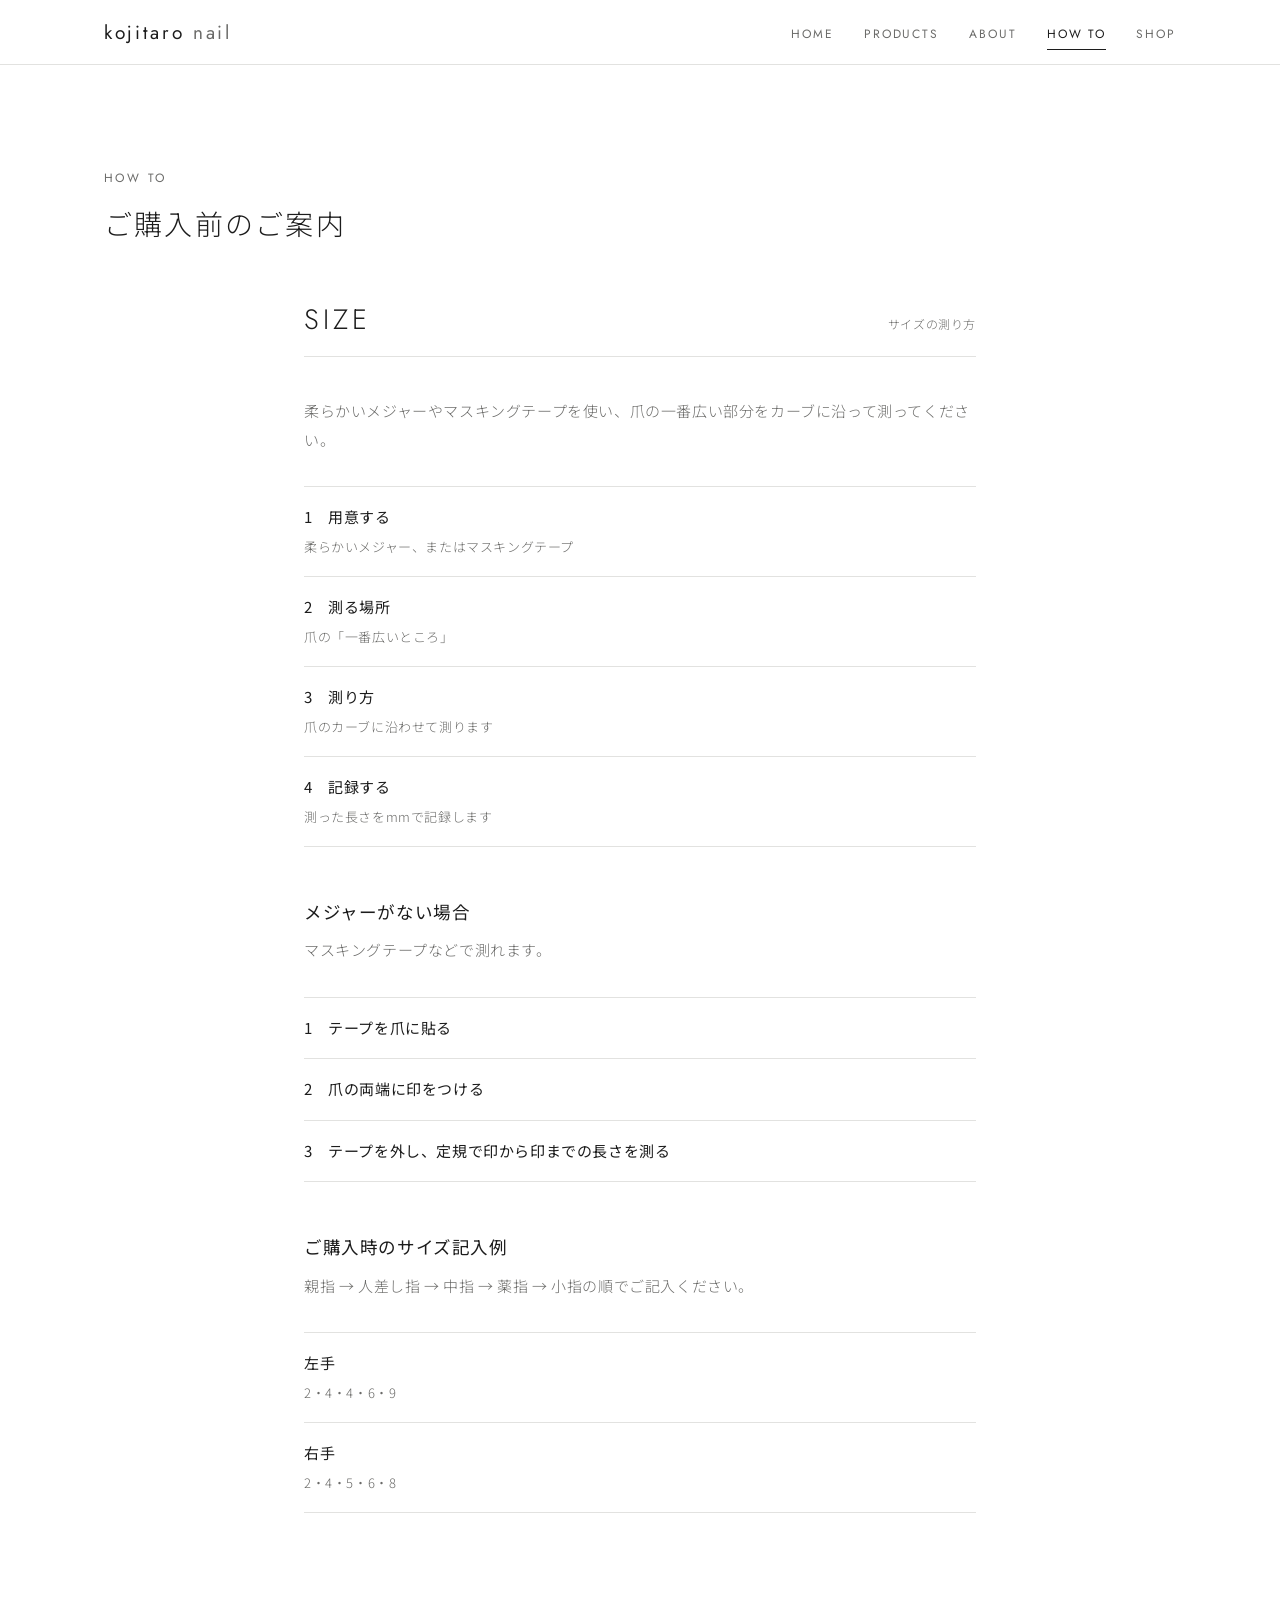
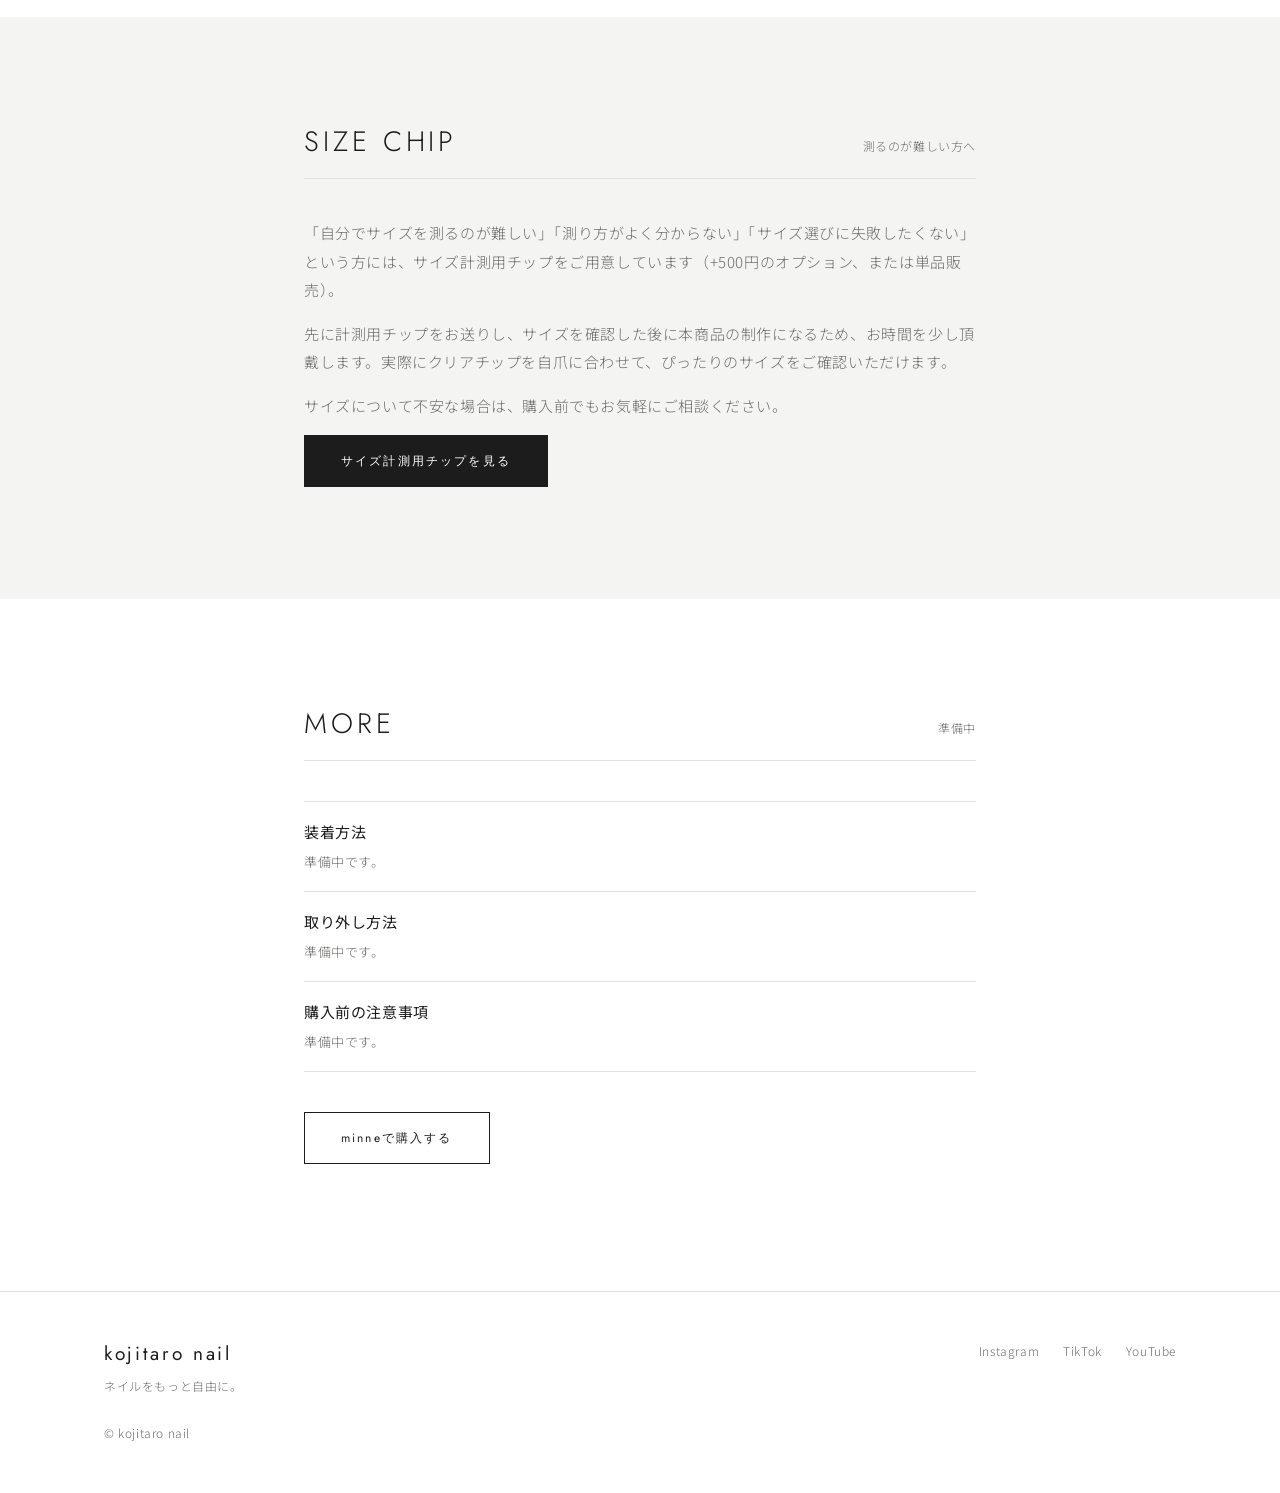
==== howto.html @ 2e7bac1c "Create howto.html" ====
<!DOCTYPE html>
<html lang="ja"><head>
<title>HOW TO｜サイズの測り方｜kojitaro nail</title>
<meta name="description" content="kojitaro nailのネイルチップのサイズの測り方、サイズ計測用チップのご案内です。">
<meta property="og:title" content="HOW TO｜kojitaro nail">
<meta property="og:description" content="ネイルチップのサイズの測り方">
<meta charset="utf-8">
<meta name="viewport" content="width=device-width, initial-scale=1, viewport-fit=cover">
<meta name="theme-color" content="#ffffff">
<meta property="og:type" content="website">
<meta property="og:site_name" content="kojitaro nail">
<meta property="og:image" content="ogp.jpg">
<meta name="twitter:card" content="summary_large_image">
<link rel="preconnect" href="https://fonts.googleapis.com">
<link rel="stylesheet" href="https://fonts.googleapis.com/css2?family=Jost:wght@300;400;500&family=Noto+Sans+JP:wght@300;400;500&display=swap">
<link rel="stylesheet" href="style.css">
</head><body data-page="howto">
<header id="site-header"></header>
<main>
<section style="padding-bottom:24px"><div class="wrap">
  <p class="muted" style="font:400 12px var(--fl);letter-spacing:.2em;margin:0 0 8px">HOW TO</p>
  <h1 class="lead" style="margin:0">ご購入前のご案内</h1>
</div></section>

<section style="padding-top:24px"><div class="wrap" style="max-width:720px">
  <div class="sh"><h2>SIZE</h2><small>サイズの測り方</small></div>
  <p class="muted">柔らかいメジャーやマスキングテープを使い、爪の一番広い部分をカーブに沿って測ってください。</p>
  <ul class="points">
    <li><b>1　用意する</b><span>柔らかいメジャー、またはマスキングテープ</span></li>
    <li><b>2　測る場所</b><span>爪の「一番広いところ」</span></li>
    <li><b>3　測り方</b><span>爪のカーブに沿わせて測ります</span></li>
    <li><b>4　記録する</b><span>測った長さをmmで記録します</span></li>
  </ul>

  <h3 style="font-weight:400;margin:48px 0 8px">メジャーがない場合</h3>
  <p class="muted" style="margin:0">マスキングテープなどで測れます。</p>
  <ul class="points">
    <li><b>1　テープを爪に貼る</b></li>
    <li><b>2　爪の両端に印をつける</b></li>
    <li><b>3　テープを外し、定規で印から印までの長さを測る</b></li>
  </ul>

  <h3 style="font-weight:400;margin:48px 0 8px">ご購入時のサイズ記入例</h3>
  <p class="muted" style="margin:0">親指 → 人差し指 → 中指 → 薬指 → 小指の順でご記入ください。</p>
  <ul class="points">
    <li><b>左手</b><span>2・4・4・6・9</span></li>
    <li><b>右手</b><span>2・4・5・6・8</span></li>
  </ul>
</div></section>

<section class="band"><div class="wrap" style="max-width:720px">
  <div class="sh"><h2>SIZE CHIP</h2><small>測るのが難しい方へ</small></div>
  <p class="muted">「自分でサイズを測るのが難しい」「測り方がよく分からない」「サイズ選びに失敗したくない」という方には、サイズ計測用チップをご用意しています（+500円のオプション、または単品販売）。</p>
  <p class="muted">先に計測用チップをお送りし、サイズを確認した後に本商品の制作になるため、お時間を少し頂戴します。実際にクリアチップを自爪に合わせて、ぴったりのサイズをご確認いただけます。</p>
  <p class="muted">サイズについて不安な場合は、購入前でもお気軽にご相談ください。</p>
  <a class="btn" href="https://minne.com/items/46163507" target="_blank" rel="noopener">サイズ計測用チップを見る</a>
</div></section>

<section><div class="wrap" style="max-width:720px">
  <div class="sh"><h2>MORE</h2><small>準備中</small></div>
  <ul class="points" style="margin-top:0">
    <li><b>装着方法</b><span>準備中です。</span></li>
    <li><b>取り外し方法</b><span>準備中です。</span></li>
    <li><b>購入前の注意事項</b><span>準備中です。</span></li>
  </ul>
  <p style="margin-top:40px"><a class="btn ghost" data-minne>minneで購入する</a></p>
</div></section>
</main>
<footer id="site-footer"></footer>
<script src="data.js"></script>
<script src="main.js"></script>
</body></html>
---- style.css ----
:root{--bg:#fff;--bg2:#f4f4f3;--line:#e2e2e0;--ink:#1c1c1c;--sub:#6b6b69;--ph:#e9e9e7;
--ff:"Noto Sans JP","Hiragino Sans","Yu Gothic",sans-serif;--fl:"Jost","Helvetica Neue",Arial,sans-serif;
box-sizing:border-box;padding-top:env(safe-area-inset-top,0px);padding-bottom:env(safe-area-inset-bottom,0px)}
@media (prefers-color-scheme:dark){:root{--bg:#141414;--bg2:#1d1d1c;--line:#333;--ink:#f1f1ef;--sub:#a3a3a0;--ph:#262625}}
*,*::before,*::after{box-sizing:border-box}
html{scroll-padding-top:72px}
body{margin:0;background:var(--bg);color:var(--ink);font:300 15px/1.9 var(--ff);letter-spacing:.04em;-webkit-font-smoothing:antialiased}
body::before{content:"";position:fixed;inset:0 0 auto;height:env(safe-area-inset-top,0px);background:var(--bg);z-index:30}
img{max-width:100%;display:block}a{color:inherit;text-decoration:none}
:focus-visible{outline:2px solid var(--ink);outline-offset:3px}
.wrap{max-width:1120px;margin:0 auto;padding:0 24px}
.muted{color:var(--sub)}.band{background:var(--bg2)}
header{position:sticky;top:env(safe-area-inset-top,0px);z-index:20;background:var(--bg);border-bottom:1px solid var(--line)}
.bar{display:flex;align-items:center;justify-content:space-between;height:64px;position:relative}
.logo{font:400 19px var(--fl);letter-spacing:.14em}.logo span{color:var(--sub)}
.bar-r{display:flex;align-items:center;gap:6px}
.mini{display:none;font:400 11px var(--fl);letter-spacing:.12em;border:1px solid var(--ink);padding:7px 14px}
nav ul{list-style:none;display:flex;gap:30px;margin:0;padding:0}
nav a{font:400 12px var(--fl);letter-spacing:.16em;color:var(--sub);padding:6px 0;border-bottom:1px solid transparent;transition:color .2s,border-color .2s}
nav a:hover,nav a[aria-current="page"]{color:var(--ink);border-color:var(--ink)}
.menu-btn{display:none;background:none;border:0;width:44px;height:44px;cursor:pointer;color:var(--ink)}
.menu-btn i{display:block;width:20px;height:1px;background:currentColor;margin:6px auto;transition:transform .25s,opacity .25s}
.menu-btn[aria-expanded="true"] i:nth-child(1){transform:translateY(7px) rotate(45deg)}
.menu-btn[aria-expanded="true"] i:nth-child(2){opacity:0}
.menu-btn[aria-expanded="true"] i:nth-child(3){transform:translateY(-7px) rotate(-45deg)}
@media (max-width:760px){.menu-btn,.mini{display:block}
nav{position:absolute;left:0;right:0;top:64px;background:var(--bg);border-bottom:1px solid var(--line);display:none}
nav.open{display:block}nav ul{flex-direction:column;gap:0;padding:8px 24px 16px}
nav a{display:block;padding:14px 0;font-size:13px;border:0;border-bottom:1px solid var(--line)}}
.hero{display:grid;grid-template-columns:1.1fr .9fr;min-height:min(78vh,720px);background:var(--bg2)}
.hero-copy{display:flex;flex-direction:column;justify-content:center;padding:72px 24px 72px max(24px,calc((100vw - 1120px)/2 + 24px))}
.hero h1{font:300 clamp(34px,5.4vw,64px)/1.35 var(--ff);letter-spacing:.08em;margin:0 0 28px}
.hero p{color:var(--sub);max-width:30em;margin:0 0 40px}
.hero-img{position:relative;min-height:320px}
@media (max-width:760px){.hero{grid-template-columns:1fr}.hero-img{order:-1;min-height:60vw}.hero-copy{padding:44px 24px 56px}}
.btn{display:inline-block;font:400 12px var(--fl);letter-spacing:.18em;padding:16px 36px;border:1px solid var(--ink);background:var(--ink);color:var(--bg);transition:background .2s,color .2s;margin:0 8px 8px 0}
.btn:hover{background:transparent;color:var(--ink)}
.btn.ghost{background:transparent;color:var(--ink)}.btn.ghost:hover{background:var(--ink);color:var(--bg)}
section{padding:104px 0}@media (max-width:760px){section{padding:64px 0}}
.sh{display:flex;align-items:baseline;justify-content:space-between;gap:16px;margin-bottom:40px;border-bottom:1px solid var(--line);padding-bottom:16px}
.sh h2{font:300 28px var(--fl);letter-spacing:.14em;margin:0}.sh small{color:var(--sub);font-size:12px}
.lead{font:300 clamp(20px,2.6vw,28px)/2 var(--ff);letter-spacing:.08em;margin:0 0 24px}
.two{display:grid;grid-template-columns:1fr 1fr;gap:64px;align-items:start}
@media (max-width:760px){.two{grid-template-columns:1fr;gap:28px}}
.points{list-style:none;margin:32px 0 0;padding:0;border-top:1px solid var(--line)}
.points li{padding:16px 0;border-bottom:1px solid var(--line)}.points b{font-weight:400;display:block}
.points span{color:var(--sub);font-size:13px}
.grid{display:grid;grid-template-columns:repeat(3,1fr);gap:48px 28px}
@media (max-width:900px){.grid{grid-template-columns:repeat(2,1fr);gap:36px 14px}}
.card .ph{display:block;aspect-ratio:4/5;position:relative;overflow:hidden;background:var(--ph)}
.card img{width:100%;height:100%;object-fit:cover;transition:transform .6s}.card:hover img{transform:scale(1.03)}
.card h3{font:400 14px/1.6 var(--ff);margin:14px 0 2px}.price{color:var(--sub);font:400 13px var(--fl);letter-spacing:.08em}
.buy{display:block;text-align:center;margin-top:12px;padding:11px 0;border:1px solid var(--ink);font-size:12px;letter-spacing:.12em;transition:background .2s,color .2s}
.buy:hover{background:var(--ink);color:var(--bg)}
.dummy{position:absolute;left:10px;top:10px;background:var(--bg);color:var(--sub);font-size:10px;padding:2px 8px;letter-spacing:.1em;z-index:1}
.ph-art{position:absolute;inset:0;display:grid;place-items:center;color:var(--sub)}.ph-art svg{width:34%;opacity:.5}
.hero-img .ph-art svg{width:22%}
.notice{font-size:12px;color:var(--sub);margin-top:48px;border-top:1px solid var(--line);padding-top:20px}
.center{text-align:center}.center p{margin:0 auto 28px;max-width:28em}
footer{border-top:1px solid var(--line);padding:48px 0;font-size:12px;color:var(--sub)}
.f{display:flex;flex-wrap:wrap;gap:24px;justify-content:space-between}.f .logo{color:var(--ink)}
.f ul{list-style:none;display:flex;gap:24px;margin:0;padding:0;flex-wrap:wrap}.f a:hover{color:var(--ink)}.copy{width:100%}
.soon{text-align:center;padding:140px 24px}.soon h1{font:300 32px var(--fl);letter-spacing:.14em;margin:0 0 16px}
@media (prefers-reduced-motion:reduce){*{transition:none!important}}
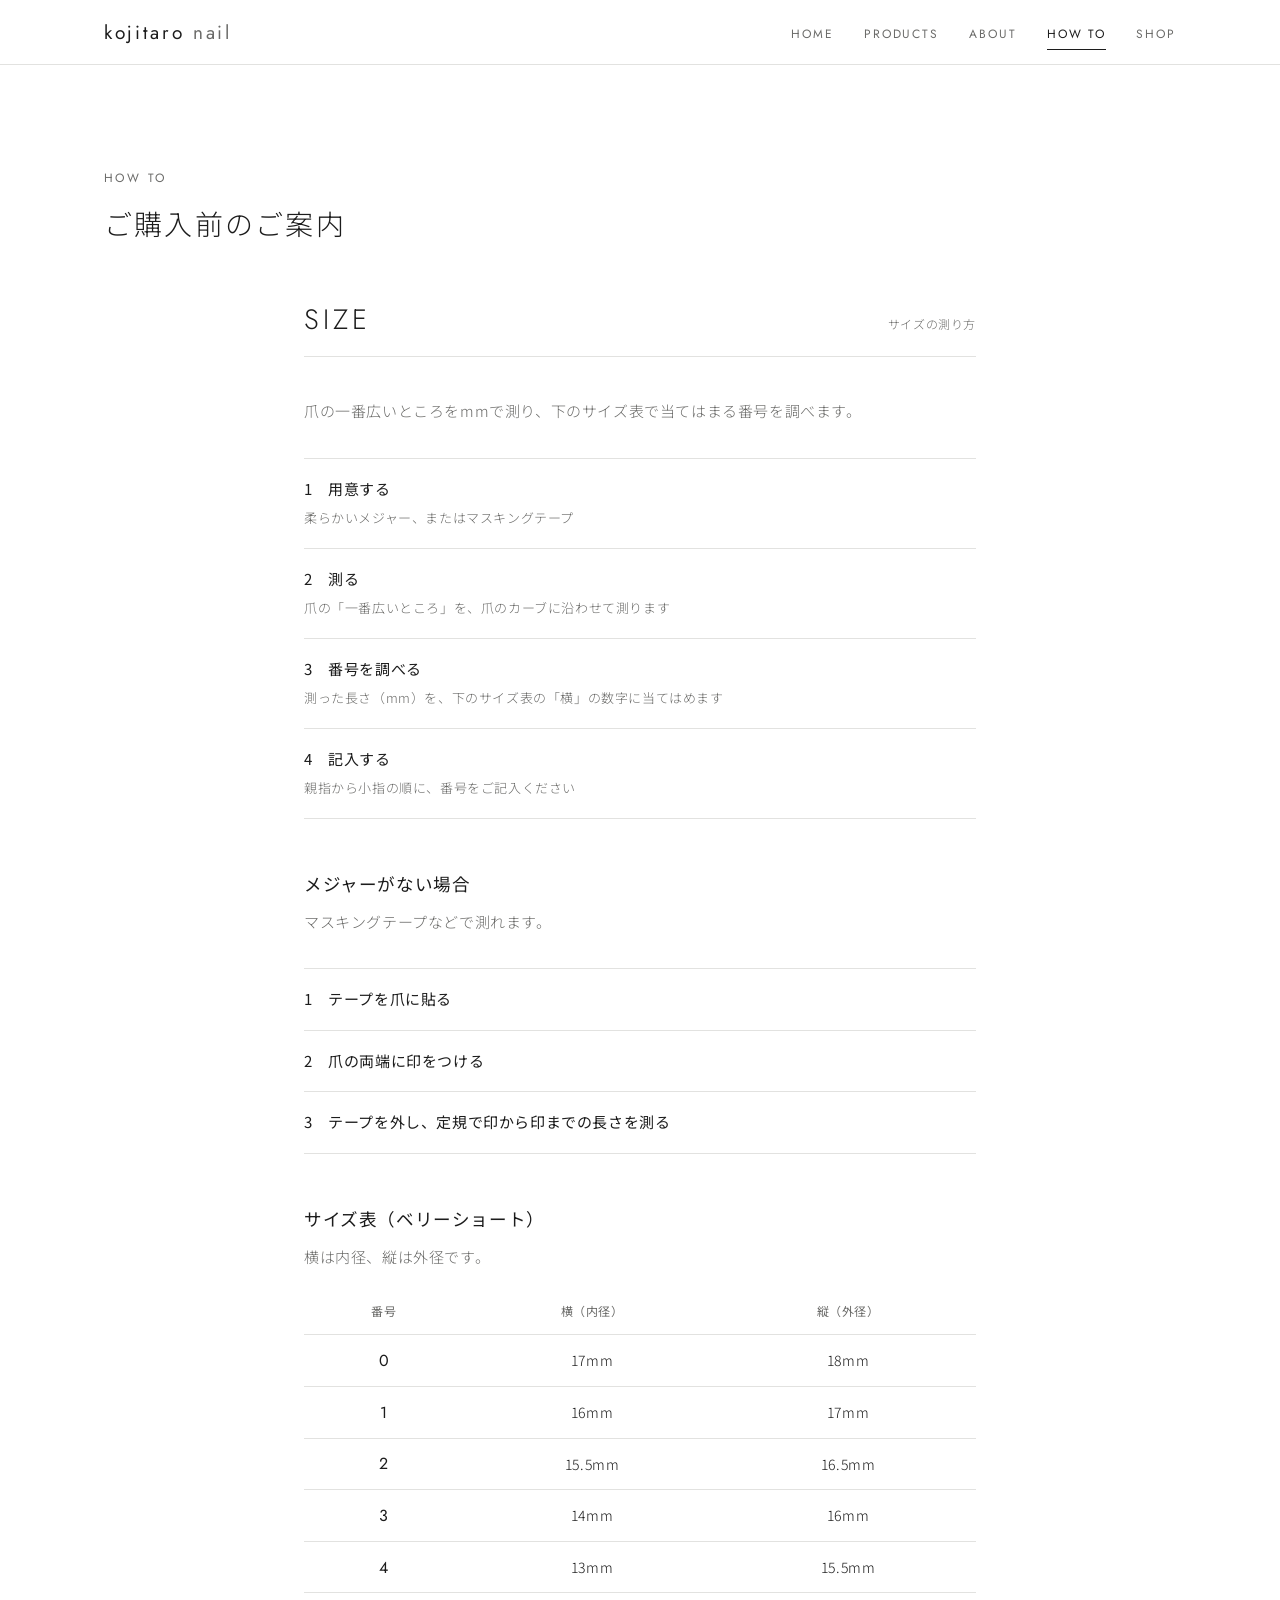
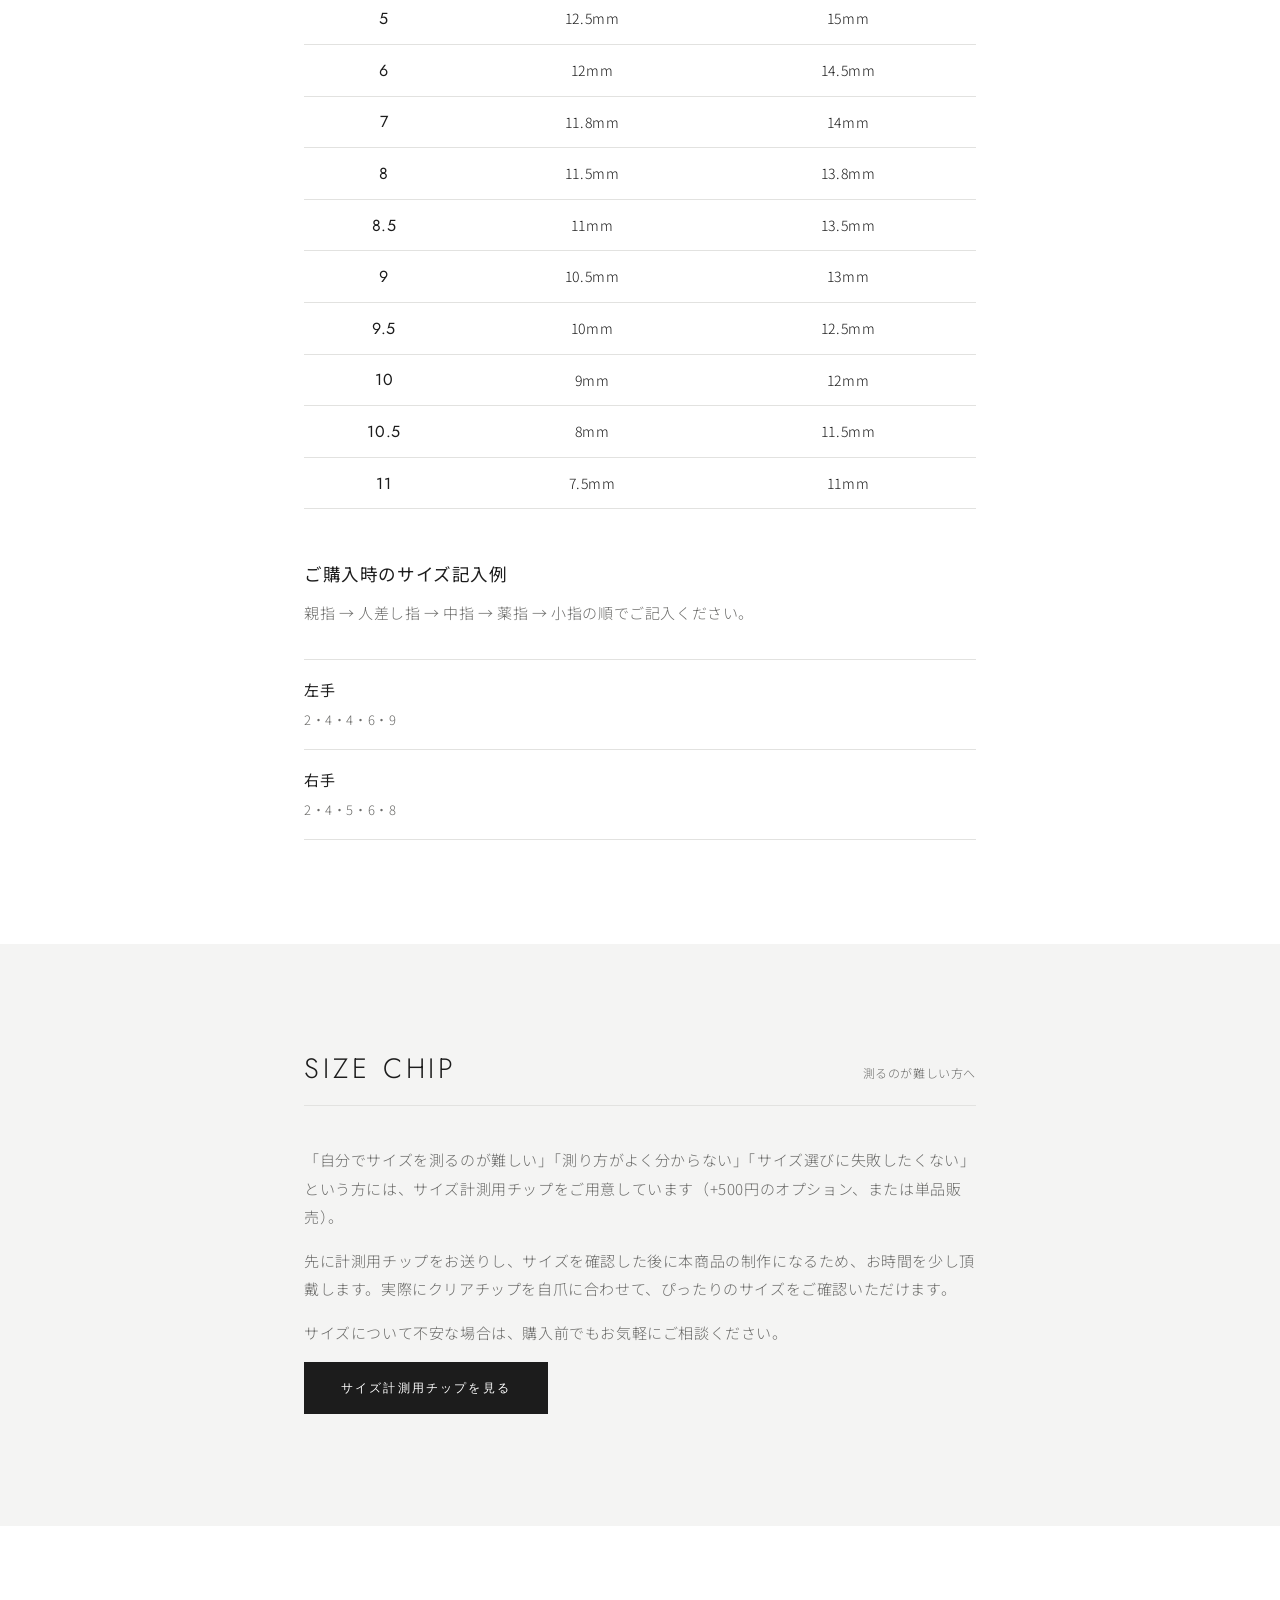
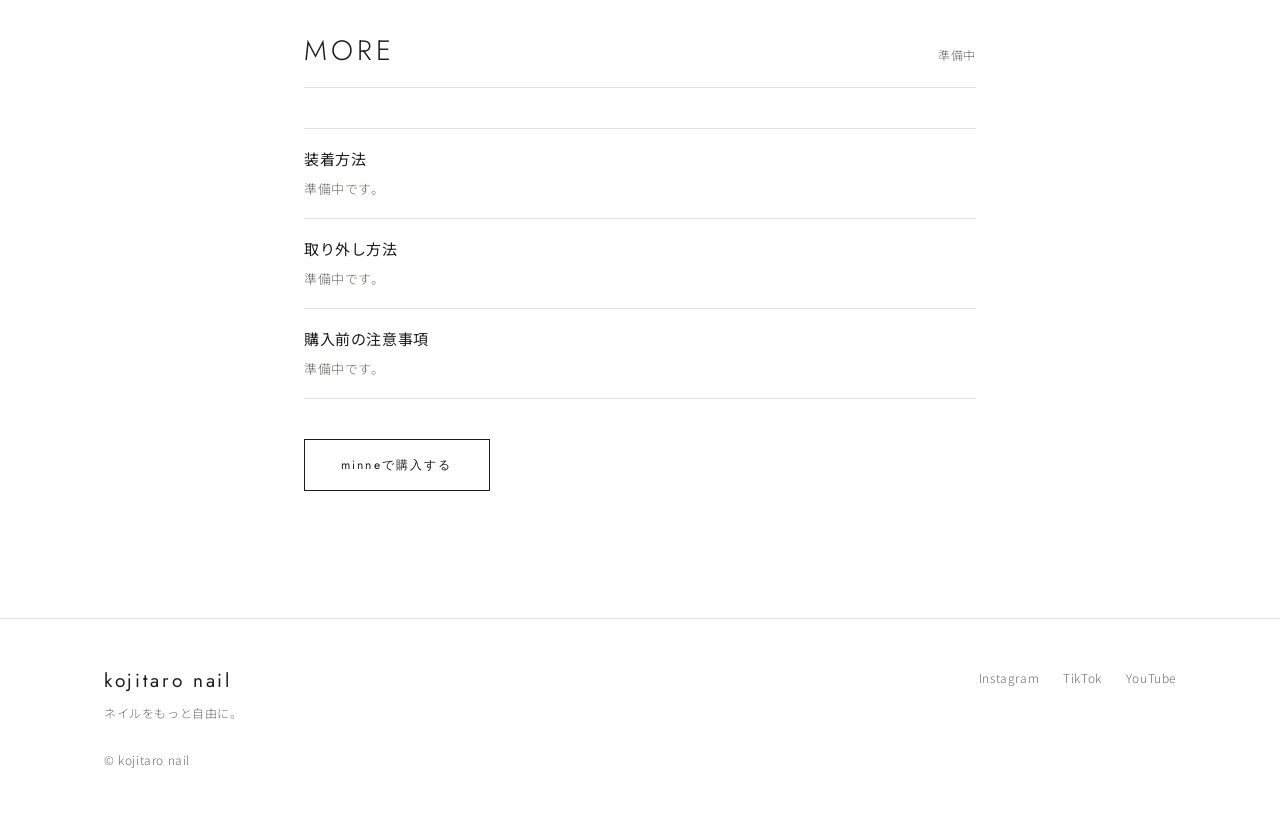
==== commit 5d7599d0: "Update howto.html" ====
--- a/howto.html
+++ b/howto.html
@@ -1,9 +1,9 @@
 <!DOCTYPE html>
 <html lang="ja"><head>
 <title>HOW TO｜サイズの測り方｜kojitaro nail</title>
-<meta name="description" content="kojitaro nailのネイルチップのサイズの測り方、サイズ計測用チップのご案内です。">
+<meta name="description" content="kojitaro nailのネイルチップのサイズの測り方、サイズ表、サイズ計測用チップのご案内です。">
 <meta property="og:title" content="HOW TO｜kojitaro nail">
-<meta property="og:description" content="ネイルチップのサイズの測り方">
+<meta property="og:description" content="ネイルチップのサイズの測り方とサイズ表">
 <meta charset="utf-8">
 <meta name="viewport" content="width=device-width, initial-scale=1, viewport-fit=cover">
 <meta name="theme-color" content="#ffffff">
@@ -14,6 +14,12 @@
 <link rel="preconnect" href="https://fonts.googleapis.com">
 <link rel="stylesheet" href="https://fonts.googleapis.com/css2?family=Jost:wght@300;400;500&family=Noto+Sans+JP:wght@300;400;500&display=swap">
 <link rel="stylesheet" href="style.css">
+<style>
+.tbl{width:100%;border-collapse:collapse;font-size:14px;text-align:center}
+.tbl th,.tbl td{padding:12px 8px;border-bottom:1px solid var(--line)}
+.tbl th{font-weight:400;color:var(--sub);font-size:12px}
+.tbl td:first-child{font:400 16px var(--fl)}
+</style>
 </head><body data-page="howto">
 <header id="site-header"></header>
 <main>
@@ -24,12 +30,12 @@
 
 <section style="padding-top:24px"><div class="wrap" style="max-width:720px">
   <div class="sh"><h2>SIZE</h2><small>サイズの測り方</small></div>
-  <p class="muted">柔らかいメジャーやマスキングテープを使い、爪の一番広い部分をカーブに沿って測ってください。</p>
+  <p class="muted">爪の一番広いところをmmで測り、下のサイズ表で当てはまる番号を調べます。</p>
   <ul class="points">
     <li><b>1　用意する</b><span>柔らかいメジャー、またはマスキングテープ</span></li>
-    <li><b>2　測る場所</b><span>爪の「一番広いところ」</span></li>
-    <li><b>3　測り方</b><span>爪のカーブに沿わせて測ります</span></li>
-    <li><b>4　記録する</b><span>測った長さをmmで記録します</span></li>
+    <li><b>2　測る</b><span>爪の「一番広いところ」を、爪のカーブに沿わせて測ります</span></li>
+    <li><b>3　番号を調べる</b><span>測った長さ（mm）を、下のサイズ表の「横」の数字に当てはめます</span></li>
+    <li><b>4　記入する</b><span>親指から小指の順に、番号をご記入ください</span></li>
   </ul>
 
   <h3 style="font-weight:400;margin:48px 0 8px">メジャーがない場合</h3>
@@ -39,6 +45,29 @@
     <li><b>2　爪の両端に印をつける</b></li>
     <li><b>3　テープを外し、定規で印から印までの長さを測る</b></li>
   </ul>
+
+  <h3 style="font-weight:400;margin:48px 0 8px">サイズ表（ベリーショート）</h3>
+  <p class="muted" style="margin:0 0 16px">横は内径、縦は外径です。</p>
+  <table class="tbl">
+    <thead><tr><th>番号</th><th>横（内径）</th><th>縦（外径）</th></tr></thead>
+    <tbody>
+      <tr><td>0</td><td>17mm</td><td>18mm</td></tr>
+      <tr><td>1</td><td>16mm</td><td>17mm</td></tr>
+      <tr><td>2</td><td>15.5mm</td><td>16.5mm</td></tr>
+      <tr><td>3</td><td>14mm</td><td>16mm</td></tr>
+      <tr><td>4</td><td>13mm</td><td>15.5mm</td></tr>
+      <tr><td>5</td><td>12.5mm</td><td>15mm</td></tr>
+      <tr><td>6</td><td>12mm</td><td>14.5mm</td></tr>
+      <tr><td>7</td><td>11.8mm</td><td>14mm</td></tr>
+      <tr><td>8</td><td>11.5mm</td><td>13.8mm</td></tr>
+      <tr><td>8.5</td><td>11mm</td><td>13.5mm</td></tr>
+      <tr><td>9</td><td>10.5mm</td><td>13mm</td></tr>
+      <tr><td>9.5</td><td>10mm</td><td>12.5mm</td></tr>
+      <tr><td>10</td><td>9mm</td><td>12mm</td></tr>
+      <tr><td>10.5</td><td>8mm</td><td>11.5mm</td></tr>
+      <tr><td>11</td><td>7.5mm</td><td>11mm</td></tr>
+    </tbody>
+  </table>
 
   <h3 style="font-weight:400;margin:48px 0 8px">ご購入時のサイズ記入例</h3>
   <p class="muted" style="margin:0">親指 → 人差し指 → 中指 → 薬指 → 小指の順でご記入ください。</p>
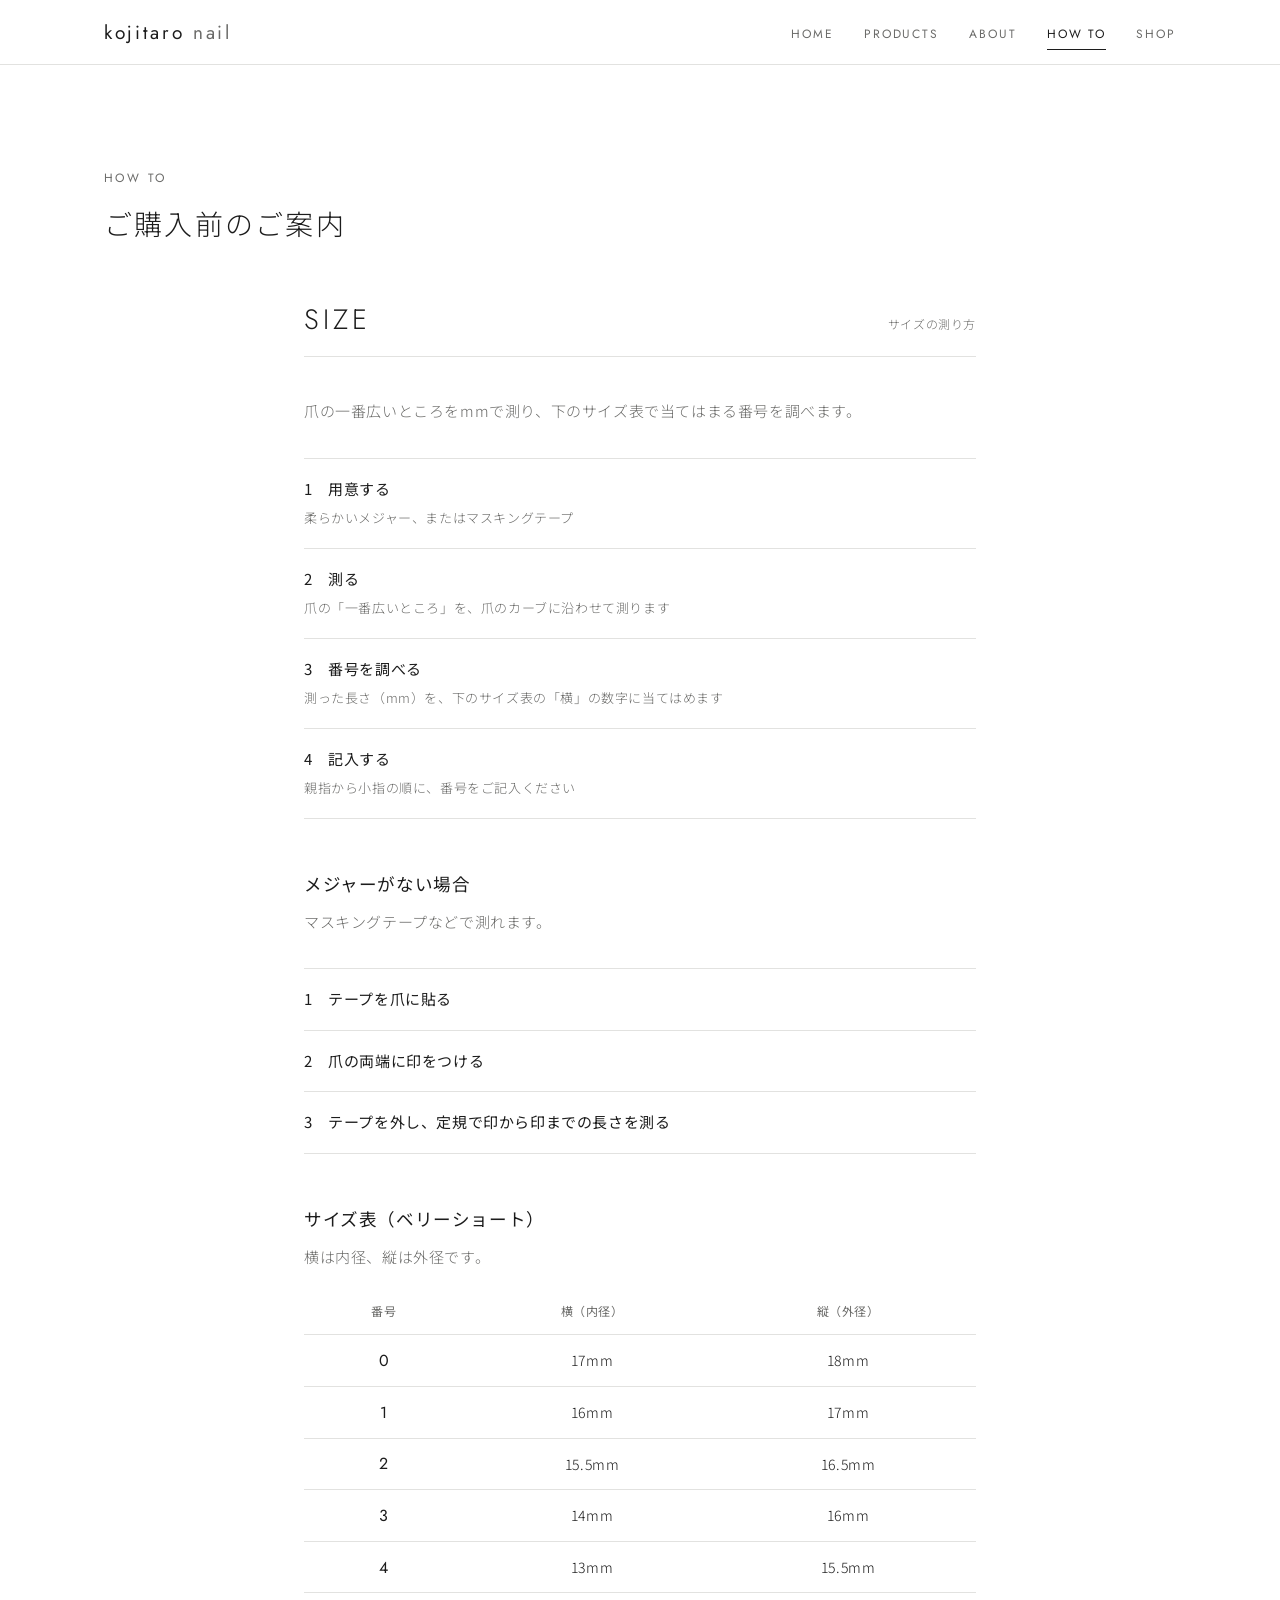
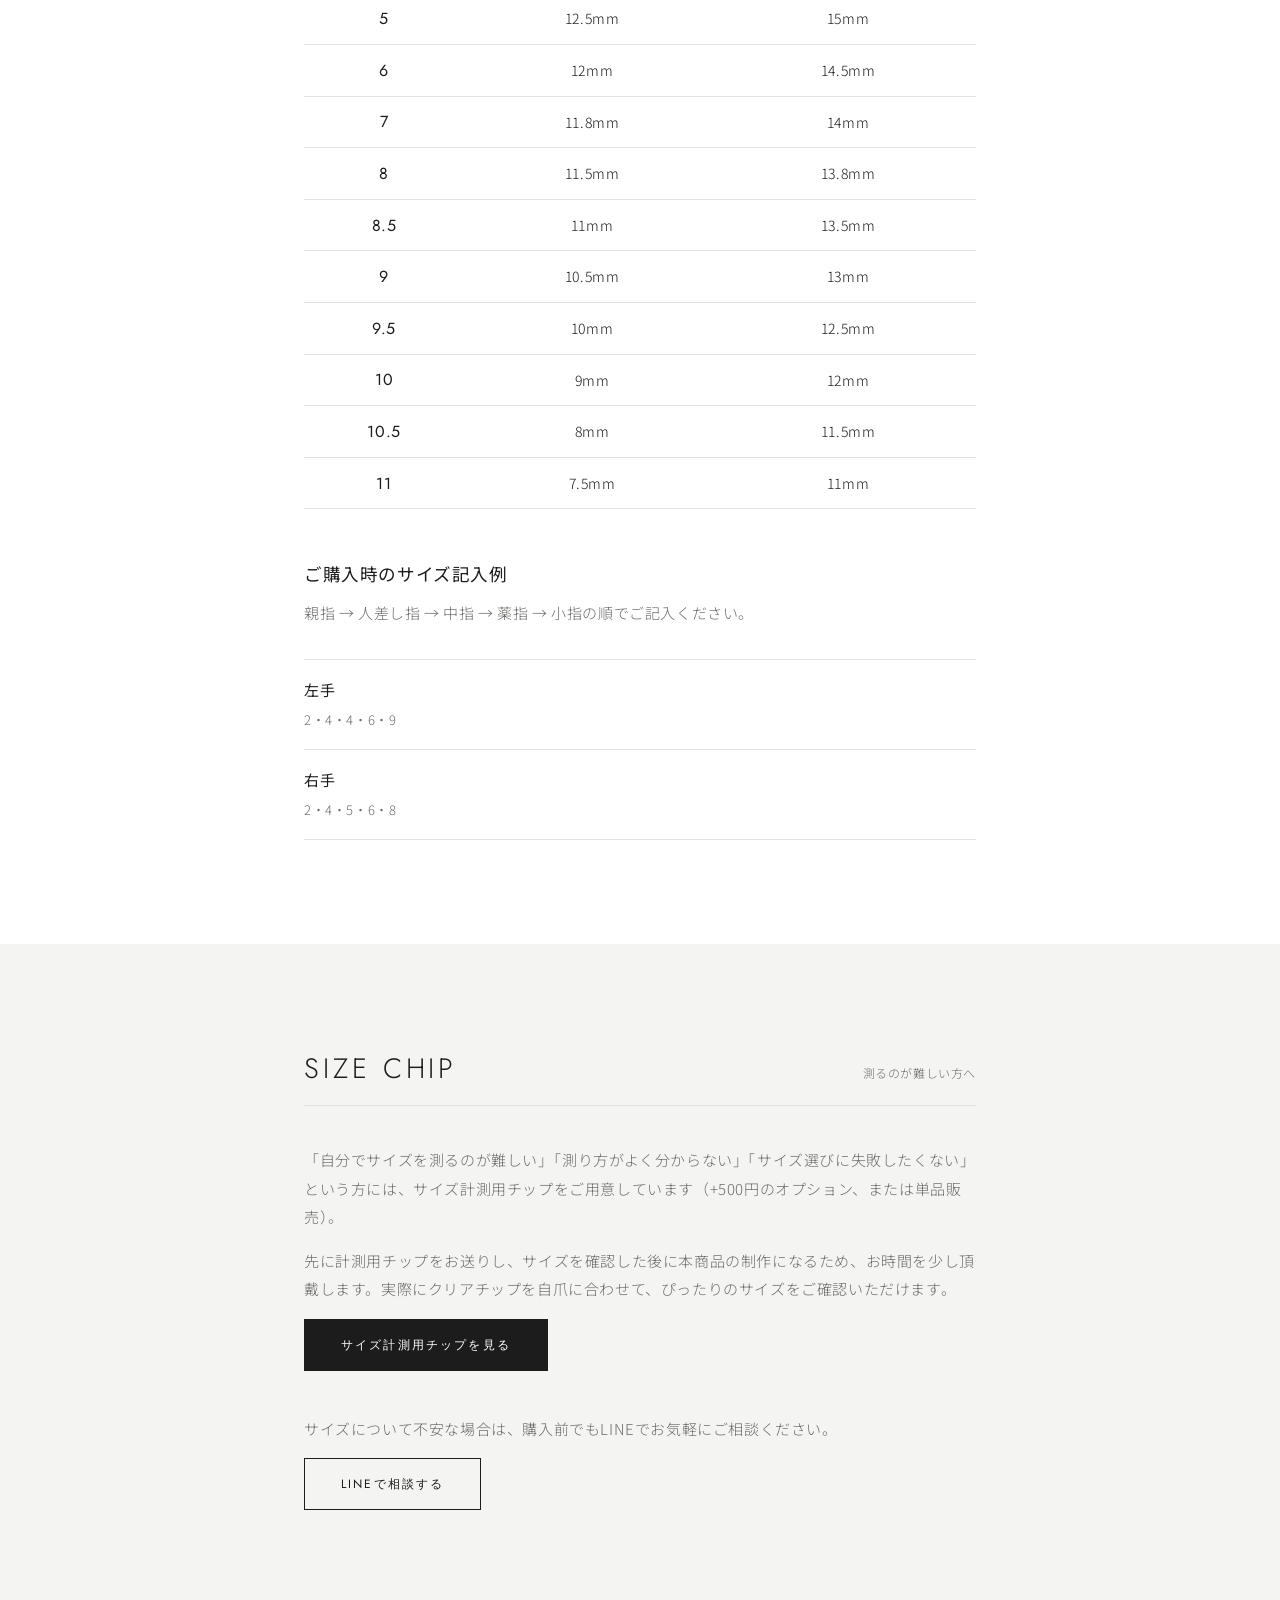
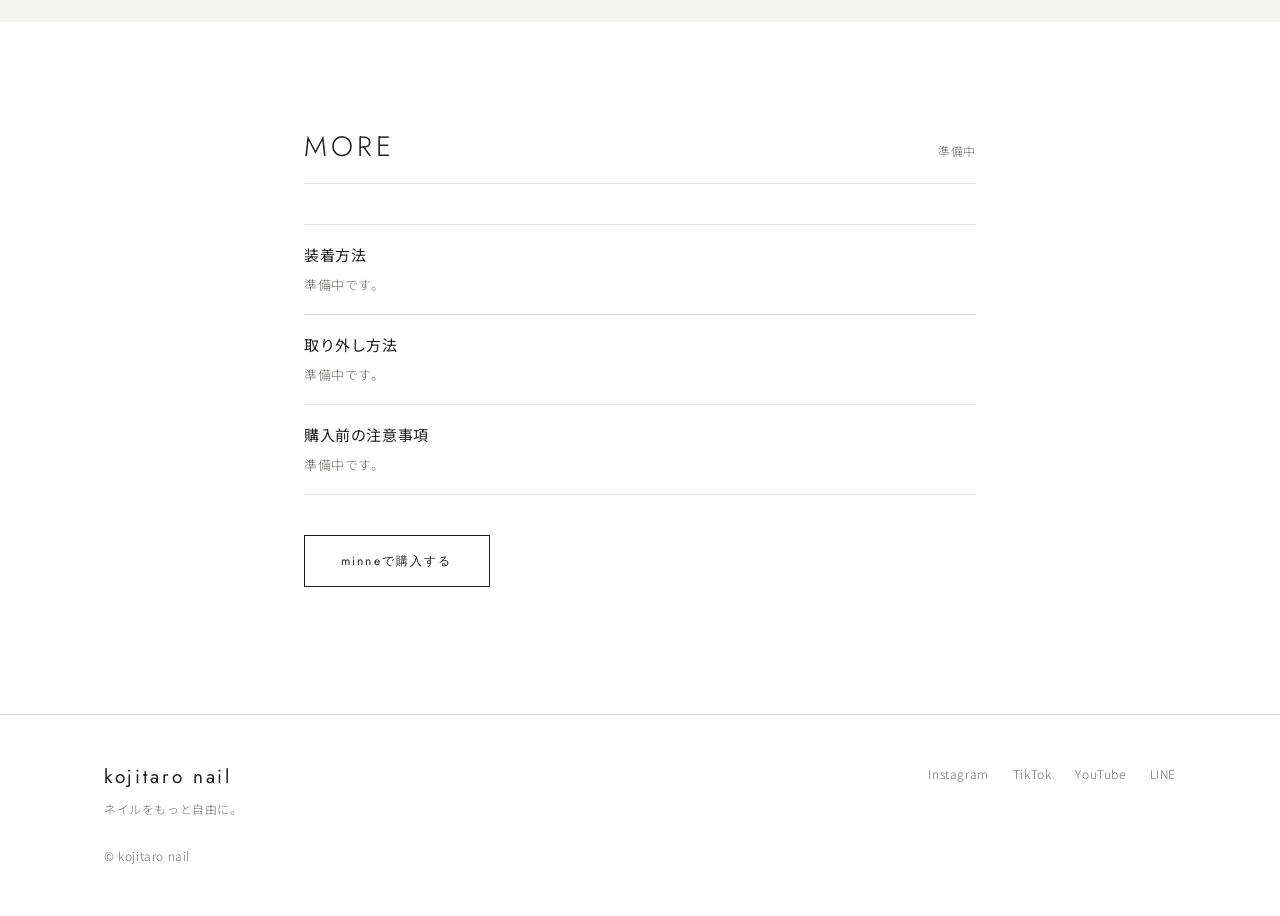
==== commit 18b6c3ca: "Update howto.html" ====
--- a/howto.html
+++ b/howto.html
@@ -81,8 +81,9 @@
   <div class="sh"><h2>SIZE CHIP</h2><small>測るのが難しい方へ</small></div>
   <p class="muted">「自分でサイズを測るのが難しい」「測り方がよく分からない」「サイズ選びに失敗したくない」という方には、サイズ計測用チップをご用意しています（+500円のオプション、または単品販売）。</p>
   <p class="muted">先に計測用チップをお送りし、サイズを確認した後に本商品の制作になるため、お時間を少し頂戴します。実際にクリアチップを自爪に合わせて、ぴったりのサイズをご確認いただけます。</p>
-  <p class="muted">サイズについて不安な場合は、購入前でもお気軽にご相談ください。</p>
-  <a class="btn" href="https://minne.com/items/46163507" target="_blank" rel="noopener">サイズ計測用チップを見る</a>
+  <p style="margin-bottom:0"><a class="btn" href="https://minne.com/items/46163507" target="_blank" rel="noopener">サイズ計測用チップを見る</a></p>
+  <p class="muted" style="margin-top:36px">サイズについて不安な場合は、購入前でもLINEでお気軽にご相談ください。</p>
+  <a class="btn ghost" data-line>LINEで相談する</a>
 </div></section>
 
 <section><div class="wrap" style="max-width:720px">
@@ -98,4 +99,7 @@
 <footer id="site-footer"></footer>
 <script src="data.js"></script>
 <script src="main.js"></script>
+<script>
+document.querySelectorAll("[data-line]").forEach(function(a){a.href=KN.line;a.target="_blank";a.rel="noopener";});
+</script>
 </body></html>
